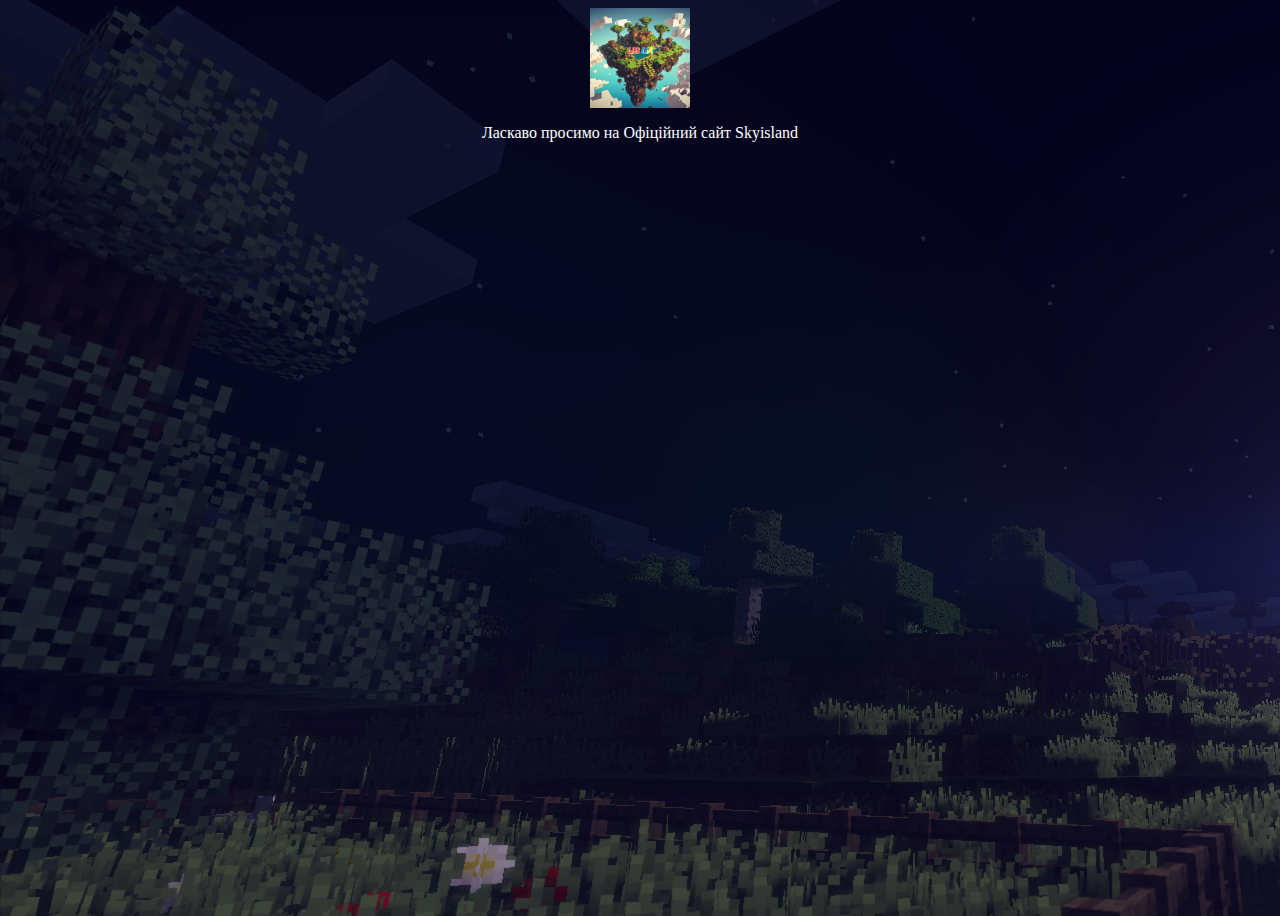
==== index.html @ 6822ef75 "initialcommit" ====
<html lang="en">
<head>
    <meta charset="UTF-8">
    <meta name="viewport" content="width=device-width, initial-scale=1.0">
    <title >Skyisland</title>
    <link  rel="icon" type="image/x-icon" href="1.ico">
</head>
<body style="background-image: url(wp7930288-minecraft-night-wallpapers.png); height: 100vh; color:white">
    <p style="text-align: center;"> <img src="minecraftstyle_picture_flying_island-fotor-20240911175914.jpg" width="100" height="100"></p>
    <p style="text-align: center; color:white;"> Ласкаво просимо на Офіційний сайт Skyisland</p>
   <br>
   <p style="text-align: start;"> </p>
   <footer >
    <p style="text-align: center;"> </p>
   </footer>
</body>
</html>
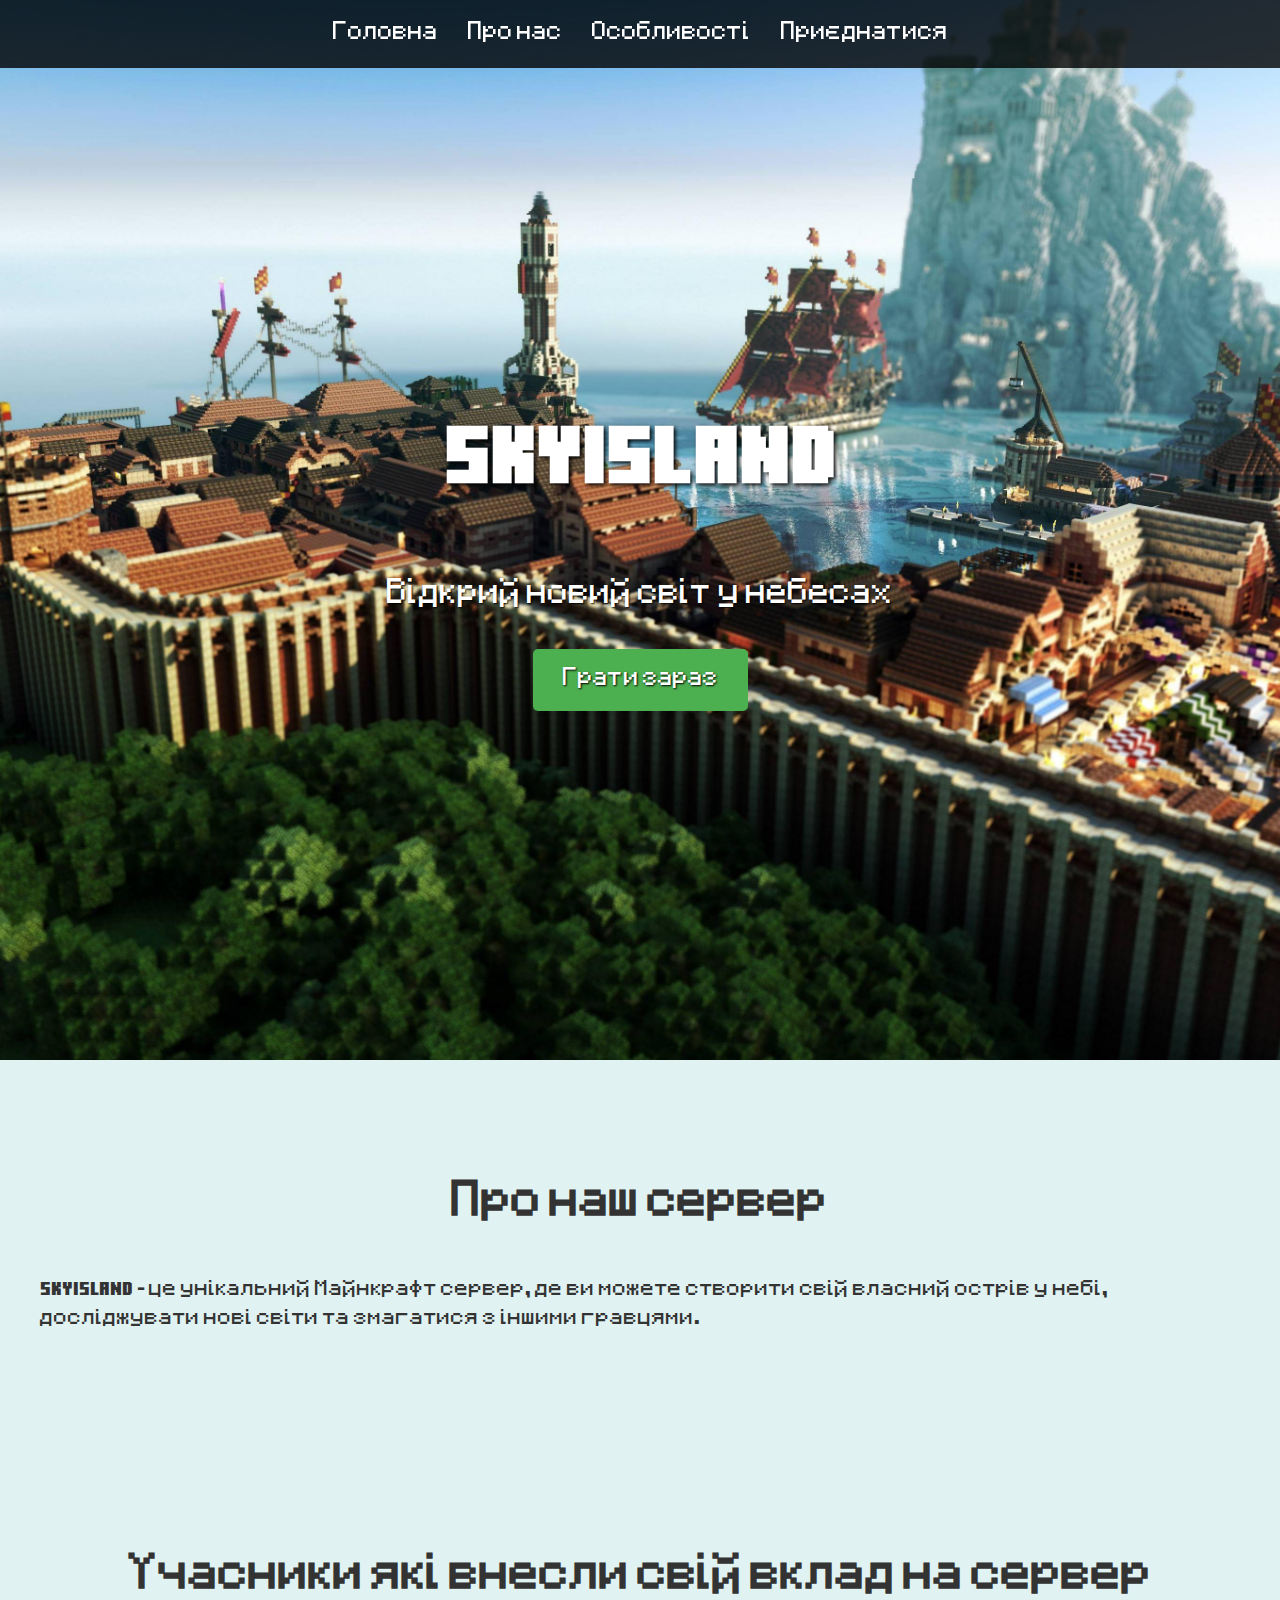
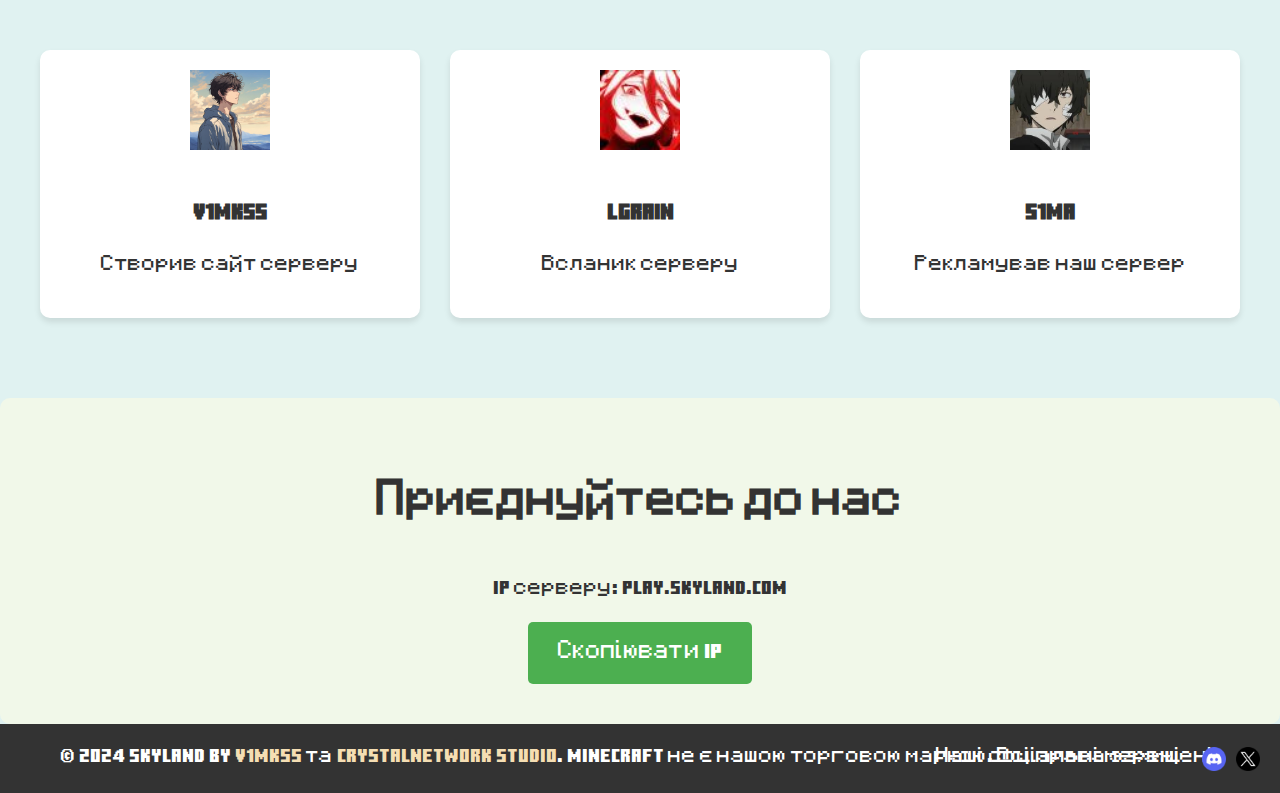
==== commit 9128986c: "initialcommit" ====
--- a/index.html
+++ b/index.html
@@ -1,17 +1,134 @@
-<html lang="en">
-<head>
-    <meta charset="UTF-8">
-    <meta name="viewport" content="width=device-width, initial-scale=1.0">
-    <title >Skyisland</title>
-    <link  rel="icon" type="image/x-icon" href="1.ico">
-</head>
-<body style="background-image: url(wp7930288-minecraft-night-wallpapers.png); height: 100vh; color:white">
-    <p style="text-align: center;"> <img src="minecraftstyle_picture_flying_island-fotor-20240911175914.jpg" width="100" height="100"></p>
-    <p style="text-align: center; color:white;"> Ласкаво просимо на Офіційний сайт Skyisland</p>
-   <br>
-   <p style="text-align: start;"> </p>
-   <footer >
-    <p style="text-align: center;"> </p>
-   </footer>
-</body>
-</html>+<!doctype html>
+<html lang="uk">
+    <head>
+        <meta charset="UTF-8" />
+        <meta name="viewport" content="width=device-width, initial-scale=1.0" />
+        <title>Skyisland - Епічний Майнкрафт сервер</title>
+        <link rel="stylesheet" href="src/index.css" />
+        <link
+            rel="preload"
+            as="font"
+            type="font/ttf"
+            href="fonts/Minecraft.ttf"
+            href="fonts/Minecraft-Cyrillic.ttf"
+            crossorigin
+            rel="stylesheet"
+        />
+        <link rel="icon" href="./ico.jpeg" type="image/jpeg" />
+    </head>
+    <body>
+        <header>
+            <nav>
+                <ul>
+                    <li><a href="#home">Головна</a></li>
+                    <li><a href="#about">Про нас</a></li>
+                    <li><a href="#features">Особливості</a></li>
+                    <li><a href="#join">Приєднатися</a></li>
+                </ul>
+            </nav>
+        </header>
+
+        <main>
+            <section id="home" class="hero">
+                <h1 style="text-shadow: 2px 2px 4px #000000">SkyIsland</h1>
+                <p style="text-shadow: 1px 1px 2px #000000">
+                    Відкрий новий світ у небесах
+                </p>
+                <a
+                    href="#join"
+                    class="cta-button"
+                    style="text-shadow: 1px 1px 2px #000000"
+                    >Грати зараз</a
+                >
+            </section>
+
+            <section id="about" class="about">
+                <h2>Про наш сервер</h2>
+                <p>
+                    SkyIsland - це унікальний Майнкрафт сервер, де ви можете
+                    створити свій власний острів у небі, досліджувати нові світи
+                    та змагатися з іншими гравцями.
+                </p>
+            </section>
+
+            <section id="features" class="features">
+                <h2>Учасники які внесли свій вклад на сервер</h2>
+                <div class="feature-grid">
+                    <div class="feature-item">
+                        <img
+                            src="images/v1mkss.jpg"
+                            alt="v1mkss"
+                        />
+                        <h3>v1mkss</h3>
+                        <p>Створив сайт серверу</p>
+                    </div>
+                    <div class="feature-item">
+                        <img
+                            src="images/lgrain.jpg"
+                            alt="lgrain"
+                        />
+                        <h3>LGRain</h3>
+                        <p>Всланик серверу</p>
+                    </div>
+                    <div class="feature-item">
+                        <img
+                            src="images/S1ma.jpg"
+                            alt="S1ma"
+                        />
+                        <h3>S1ma</h3>
+                        <p>
+                            Рекламував наш сервер
+                        </p>
+                    </div>
+                </div>
+            </section>
+
+            <section id="join" class="join">
+                <h2>Приєднуйтесь до нас</h2>
+                <p>IP серверу: play.skyland.com</p>
+                <a href="#" class="cta-button" id="copyIP">Скопіювати IP</a>
+            </section>
+        </main>
+        <footer>
+            <div class="footer-content">
+                <div class="footer-text">
+                    <p>
+                        &copy; 2024 SkyLand by
+                        <a
+                            href="https://github.com/v1mkss/SkyLandMC-Example"
+                            target="_blank"
+                            style="color: wheat"
+                            >v1mkss</a
+                        >
+                        та
+                        <a
+                            href="https://gitlab.com/crystalnetwork-studio"
+                            target="_blank"
+                            style="color: wheat"
+                            >CrystalNetwork Studio</a
+                        >. Minecraft не є нашою торговою маркою. Всі права
+                        захищені.
+                    </p>
+                </div>
+                <div class="social-icons">
+                    <span>Наші соціальні мережі</span>
+                    <a href="https://discord.gg/E8Muzq4z" target="_blank">
+                        <img
+                            src="./icons/discord.png"
+                            alt="Discord"
+                            class="social-icon discord-icon"
+                        />
+                    </a>
+                    <a href="https://twitter.com/" target="_blank">
+                        <img
+                            src="./icons/twitter.png"
+                            alt="Twitter"
+                            class="social-icon twitter-icon"
+                        />
+                    </a>
+                </div>
+            </div>
+        </footer>
+        <script src="src/index.js"></script>
+    </body>
+</html>
--- a/src/index.css
+++ b/src/index.css
@@ -0,0 +1,200 @@
+@font-face {
+    font-family: "Minecraft";
+    src: url("/fonts/Minecraft.ttf") format("truetype");
+}
+
+@font-face {
+    font-family: "Minecraft-Cyrillic";
+    src: url("/fonts/Minecraft-Cyrillic.ttf") format("truetype");
+}
+
+body,
+html {
+    margin: 0;
+    padding: 0;
+    font-family: "Minecraft", "Minecraft-Cyrillic", Arial, sans-serif;
+    line-height: 1.6;
+    color: #333;
+    background-color: #e0f2f1;
+    font-size: 18px;
+}
+
+header {
+    background-color: rgba(0, 0, 0, 0.8);
+    position: fixed;
+    width: 100%;
+    z-index: 1000;
+}
+
+nav ul {
+    display: flex;
+    justify-content: center;
+    list-style-type: none;
+    padding: 0;
+}
+
+nav ul li {
+    margin: 0 15px;
+}
+
+nav ul li a {
+    color: #fff;
+    text-decoration: none;
+    font-size: 20px;
+    transition: color 0.3s ease;
+}
+
+nav ul li a:hover {
+    color: #4caf50;
+}
+
+.hero {
+    background-image: url("../images/1.jpg");
+    background-size: cover;
+    background-position: center;
+    height: 100vh;
+    display: flex;
+    flex-direction: column;
+    justify-content: center;
+    align-items: center;
+    text-align: center;
+    color: #fff;
+}
+
+.hero h1 {
+    font-size: 78px;
+    margin-bottom: 20px;
+    text-shadow: 2px 2px 4px rgba(0, 0, 0, 0.5);
+}
+
+.hero p {
+    font-size: 28px;
+    margin-bottom: 30px;
+}
+
+.cta-button {
+    display: inline-block;
+    background-color: #4caf50;
+    color: white;
+    padding: 15px 30px;
+    text-decoration: none;
+    font-size: 20px;
+    border-radius: 5px;
+    transition: background-color 0.3s ease;
+}
+
+.cta-button:hover {
+    background-color: #45a049;
+}
+
+section {
+    padding: 80px 20px;
+}
+
+h2 {
+    text-align: center;
+    font-size: 40px;
+    margin-bottom: 40px;
+}
+
+.about,
+.features,
+.join {
+    max-width: 1200px;
+    margin: 0 auto;
+}
+
+.feature-grid {
+    display: grid;
+    grid-template-columns: repeat(auto-fit, minmax(250px, 1fr));
+    gap: 30px;
+}
+
+.feature-item {
+    background-color: #fff;
+    padding: 20px;
+    border-radius: 10px;
+    box-shadow: 0 4px 6px rgba(0, 0, 0, 0.1);
+    text-align: center;
+    transition: transform 0.3s ease;
+}
+
+.feature-item:hover {
+    transform: translateY(-10px);
+}
+
+.feature-item img {
+    width: 80px;
+    height: 80px;
+    margin-bottom: 15px;
+}
+
+.join {
+    text-align: center;
+    background-color: #f1f8e9;
+    border-radius: 10px;
+    padding: 40px;
+}
+
+footer {
+    background-color: #333;
+    color: #fff;
+    padding: 20px;
+    position: relative;
+}
+
+.footer-content {
+    max-width: 1200px;
+    margin: 0 auto;
+    text-align: center;
+}
+
+.footer-text {
+    margin-right: 0;
+}
+
+.footer-text p {
+    margin: 0;
+}
+
+.footer-text a {
+    color: whitesmoke;
+    text-decoration: none;
+}
+
+.social-icons {
+    position: absolute;
+    bottom: 20px;
+    right: 20px;
+    display: flex;
+    align-items: center;
+}
+
+.social-icons span {
+    margin-right: 10px;
+}
+
+.social-icon {
+    width: 24px;
+    height: 24px;
+    transition: transform 0.3s ease;
+    vertical-align: middle;
+    margin-left: 10px;
+}
+
+.social-icon:hover {
+    transform: scale(1.1);
+}
+
+.social-icons a {
+    display: flex;
+    align-items: center;
+}
+
+@media (max-width: 768px) {
+    .social-icons {
+        position: static;
+        justify-content: center;
+        margin-top: 20px;
+    }
+}
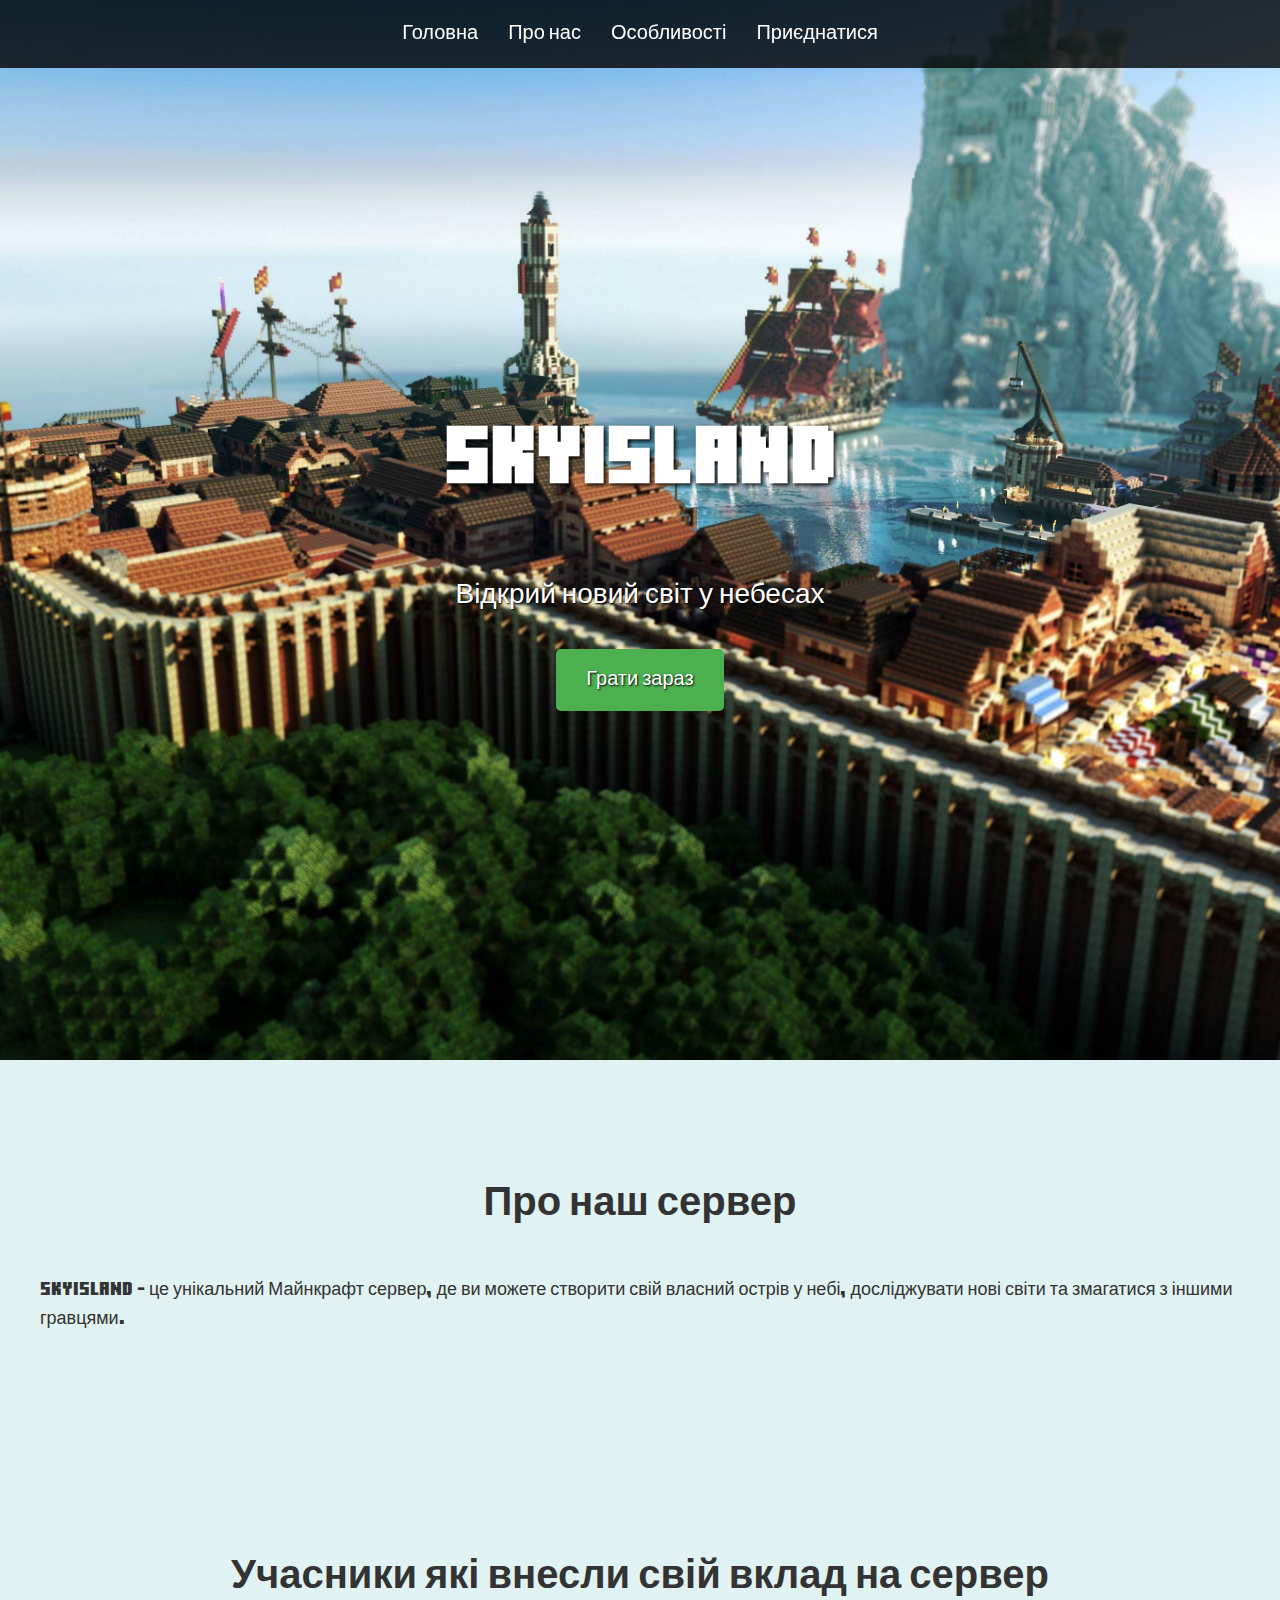
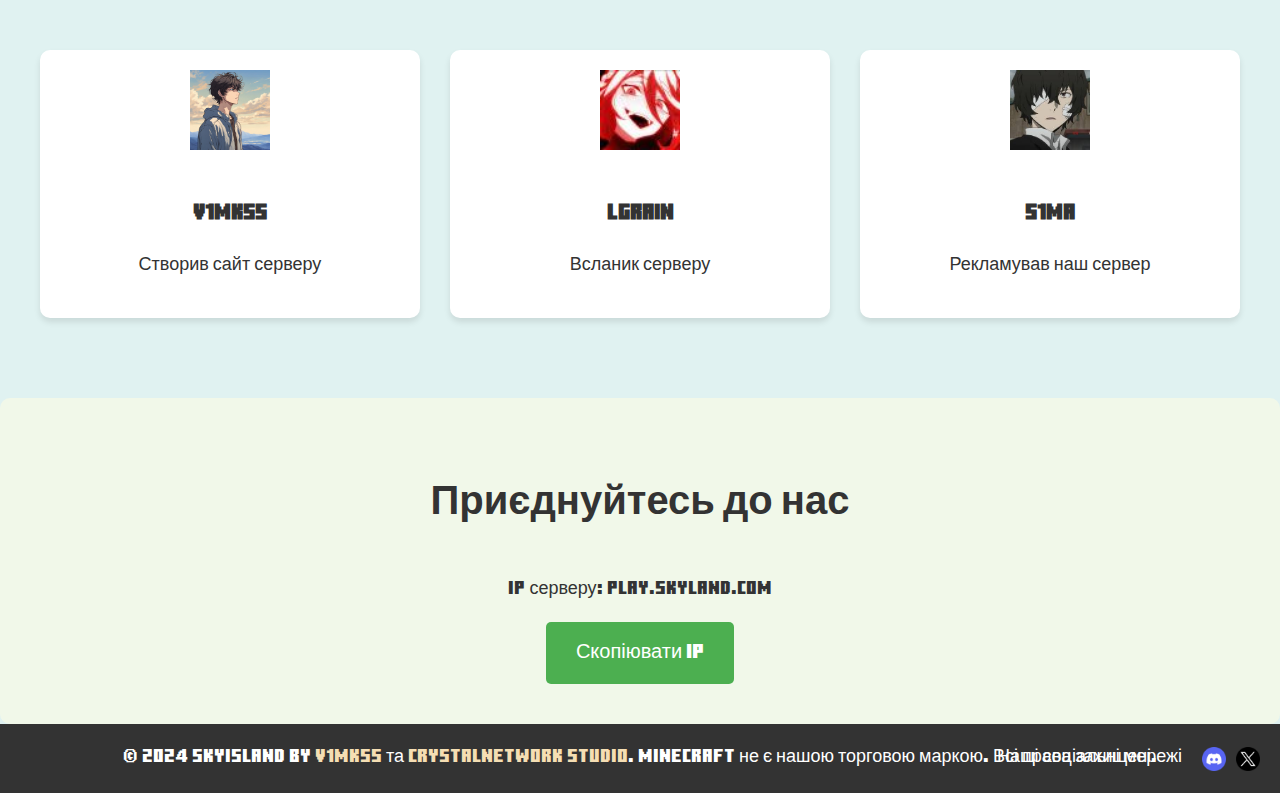
==== commit 15f09d38: "Update index.html" ====
--- a/index.html
+++ b/index.html
@@ -10,7 +10,6 @@
             as="font"
             type="font/ttf"
             href="fonts/Minecraft.ttf"
-            href="fonts/Minecraft-Cyrillic.ttf"
             crossorigin
             rel="stylesheet"
         />
@@ -93,7 +92,7 @@
             <div class="footer-content">
                 <div class="footer-text">
                     <p>
-                        &copy; 2024 SkyLand by
+                        &copy; 2024 SkyIsland by
                         <a
                             href="https://github.com/v1mkss/SkyLandMC-Example"
                             target="_blank"
--- a/src/index.css
+++ b/src/index.css
@@ -1,18 +1,13 @@
 @font-face {
     font-family: "Minecraft";
     src: url("/fonts/Minecraft.ttf") format("truetype");
-}
-
-@font-face {
-    font-family: "Minecraft-Cyrillic";
-    src: url("/fonts/Minecraft-Cyrillic.ttf") format("truetype");
 }
 
 body,
 html {
     margin: 0;
     padding: 0;
-    font-family: "Minecraft", "Minecraft-Cyrillic", Arial, sans-serif;
+    font-family: "Minecraft", Arial, sans-serif;
     line-height: 1.6;
     color: #333;
     background-color: #e0f2f1;
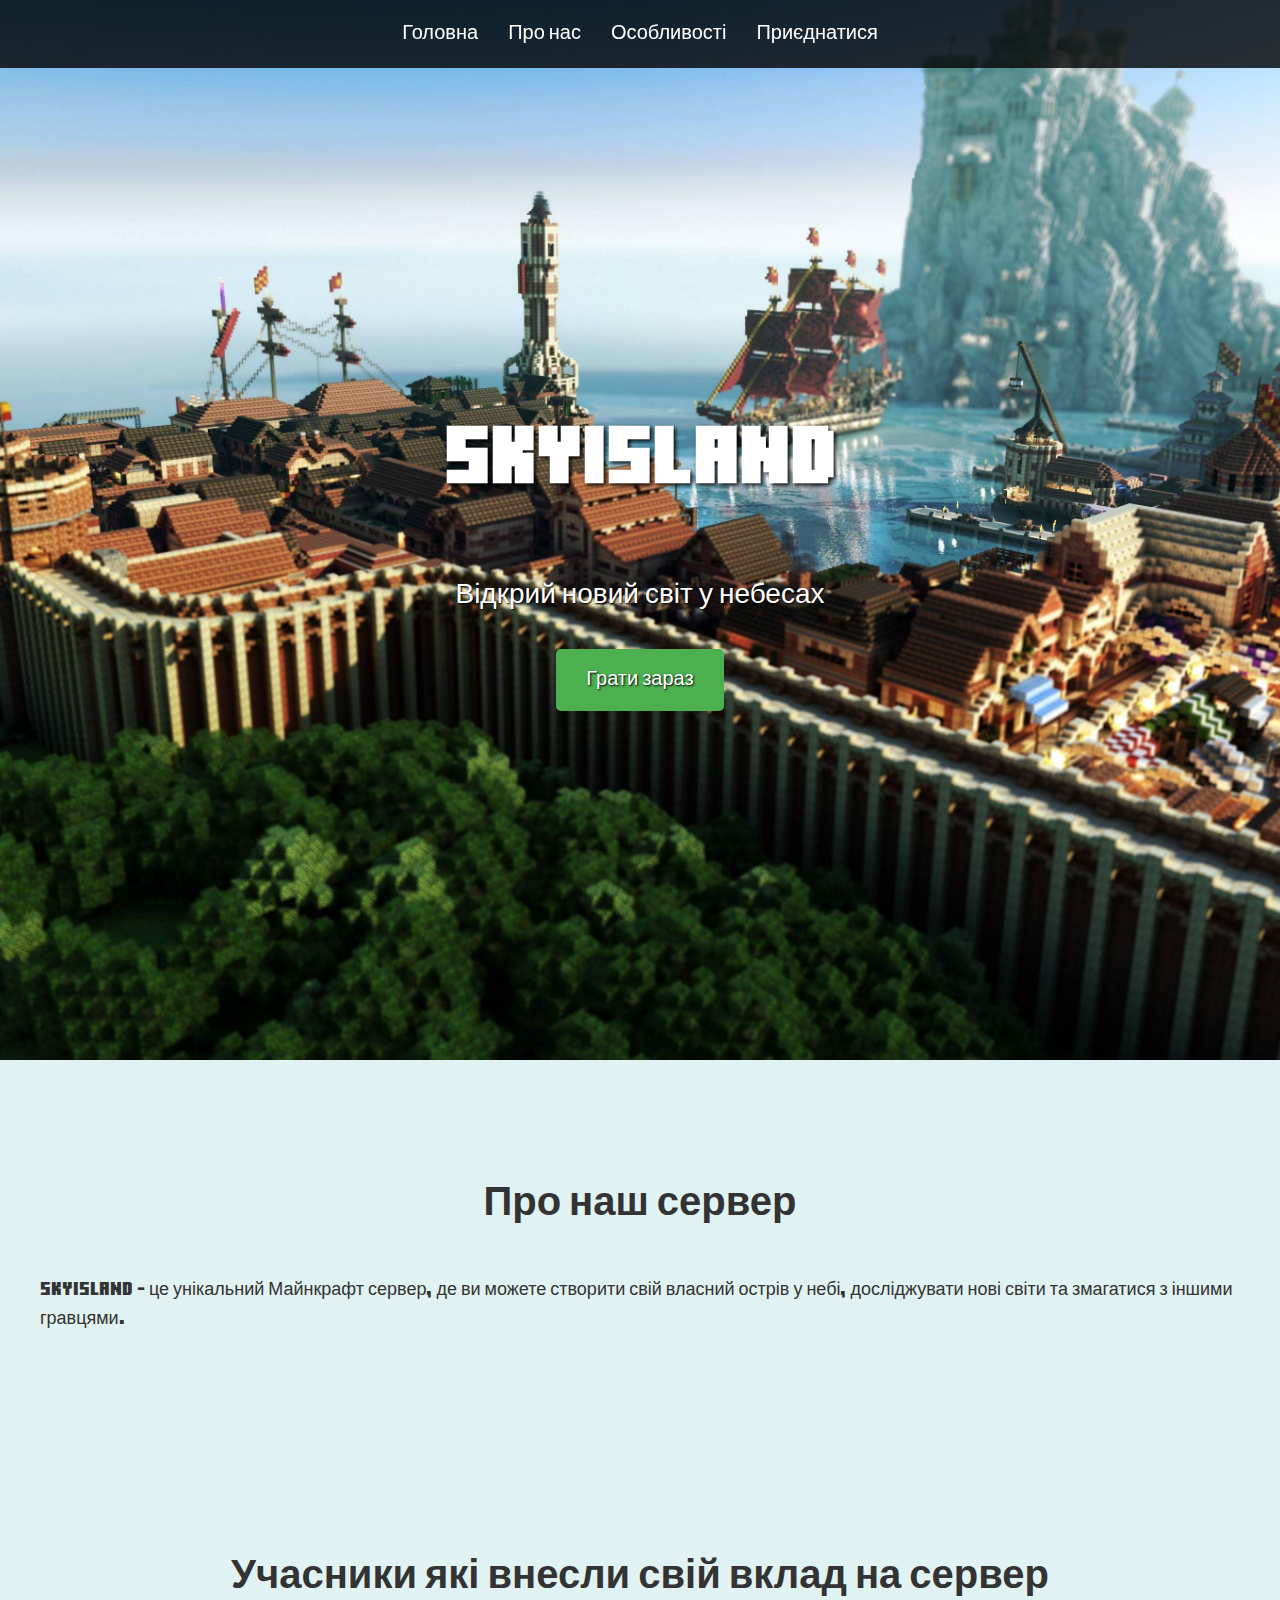
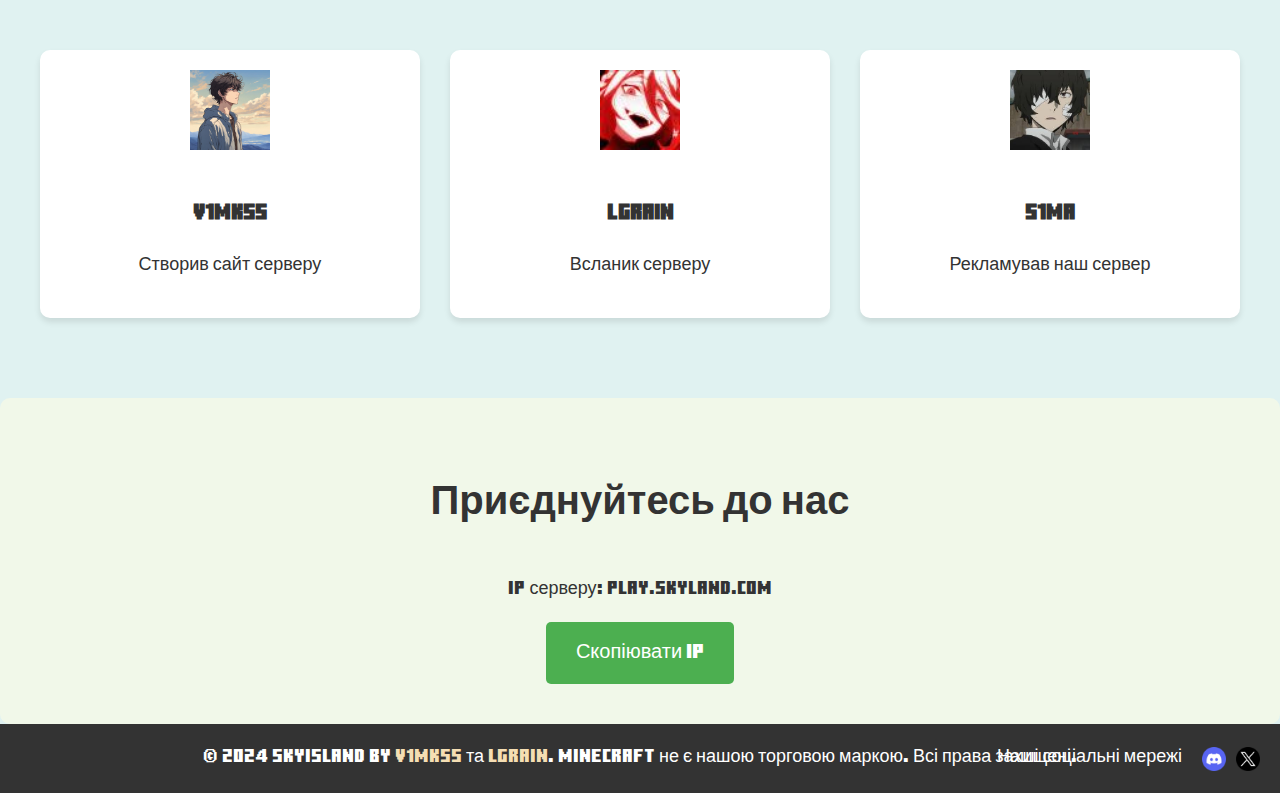
==== commit cd73e405: "Update index.html" ====
--- a/index.html
+++ b/index.html
@@ -94,17 +94,17 @@
                     <p>
                         &copy; 2024 SkyIsland by
                         <a
-                            href="https://github.com/v1mkss/SkyLandMC-Example"
+                            href="https://github.com/v1mkss/"
                             target="_blank"
                             style="color: wheat"
                             >v1mkss</a
                         >
                         та
                         <a
-                            href="https://gitlab.com/crystalnetwork-studio"
+                            href="https://github.com/LGRain/"
                             target="_blank"
                             style="color: wheat"
-                            >CrystalNetwork Studio</a
+                            >LGRain</a
                         >. Minecraft не є нашою торговою маркою. Всі права
                         захищені.
                     </p>
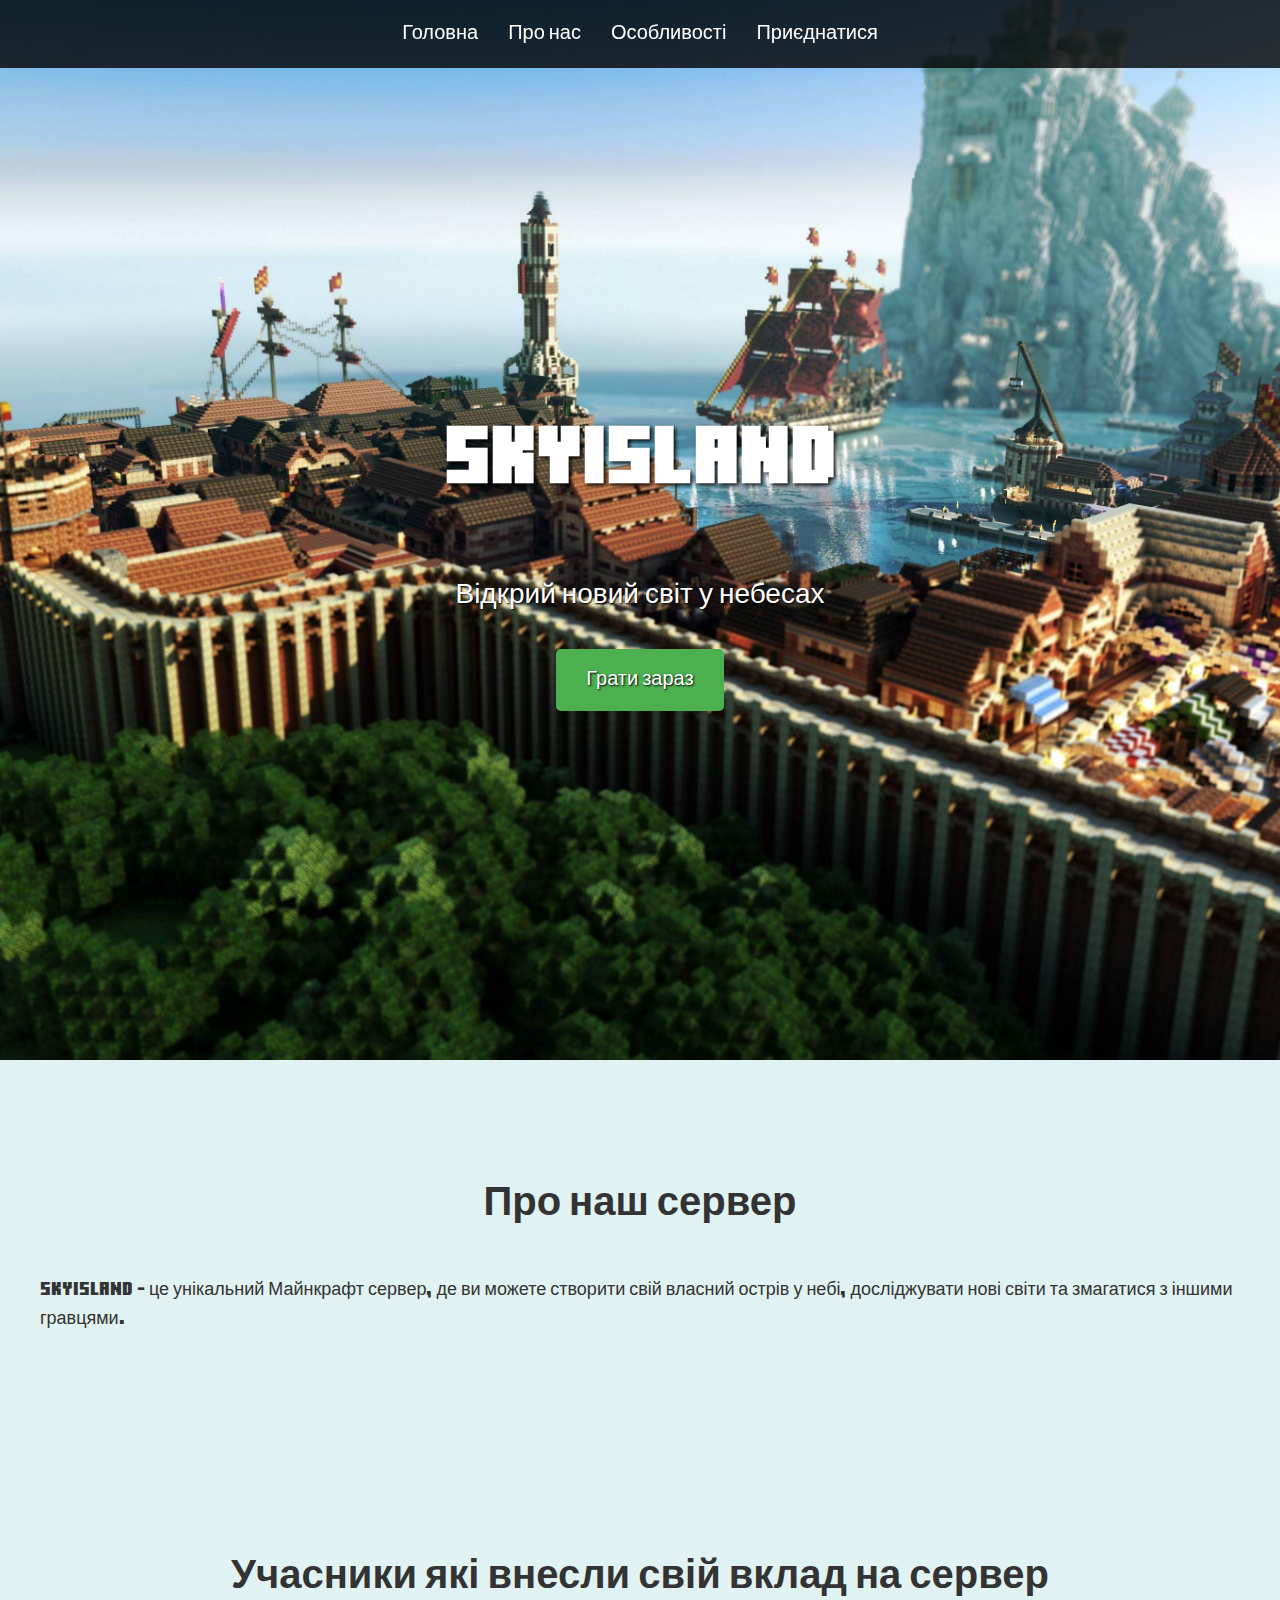
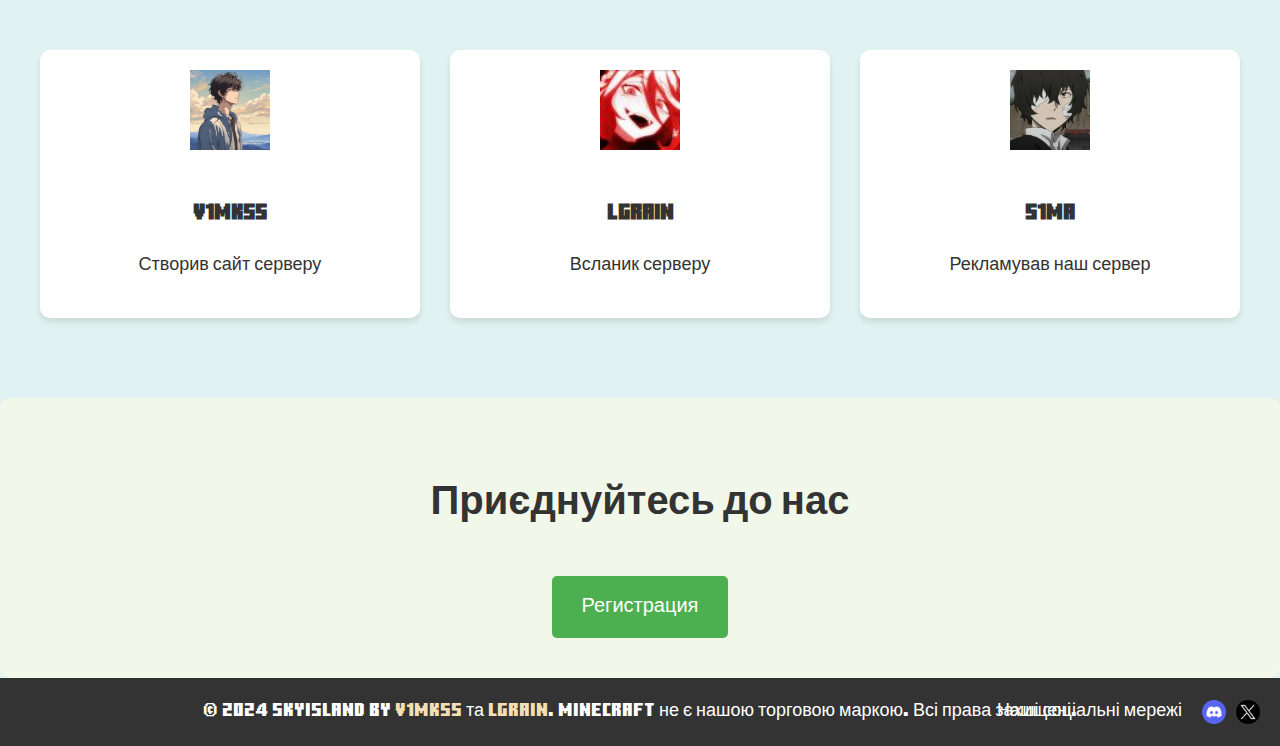
==== commit 966e7030: "initialcommit" ====
--- a/index.html
+++ b/index.html
@@ -84,8 +84,8 @@
 
             <section id="join" class="join">
                 <h2>Приєднуйтесь до нас</h2>
-                <p>IP серверу: play.skyland.com</p>
-                <a href="#" class="cta-button" id="copyIP">Скопіювати IP</a>
+                <p></p>
+    <a href="login.html" class="cta-button" id="reg">Регистрация</a>
             </section>
         </main>
         <footer>
